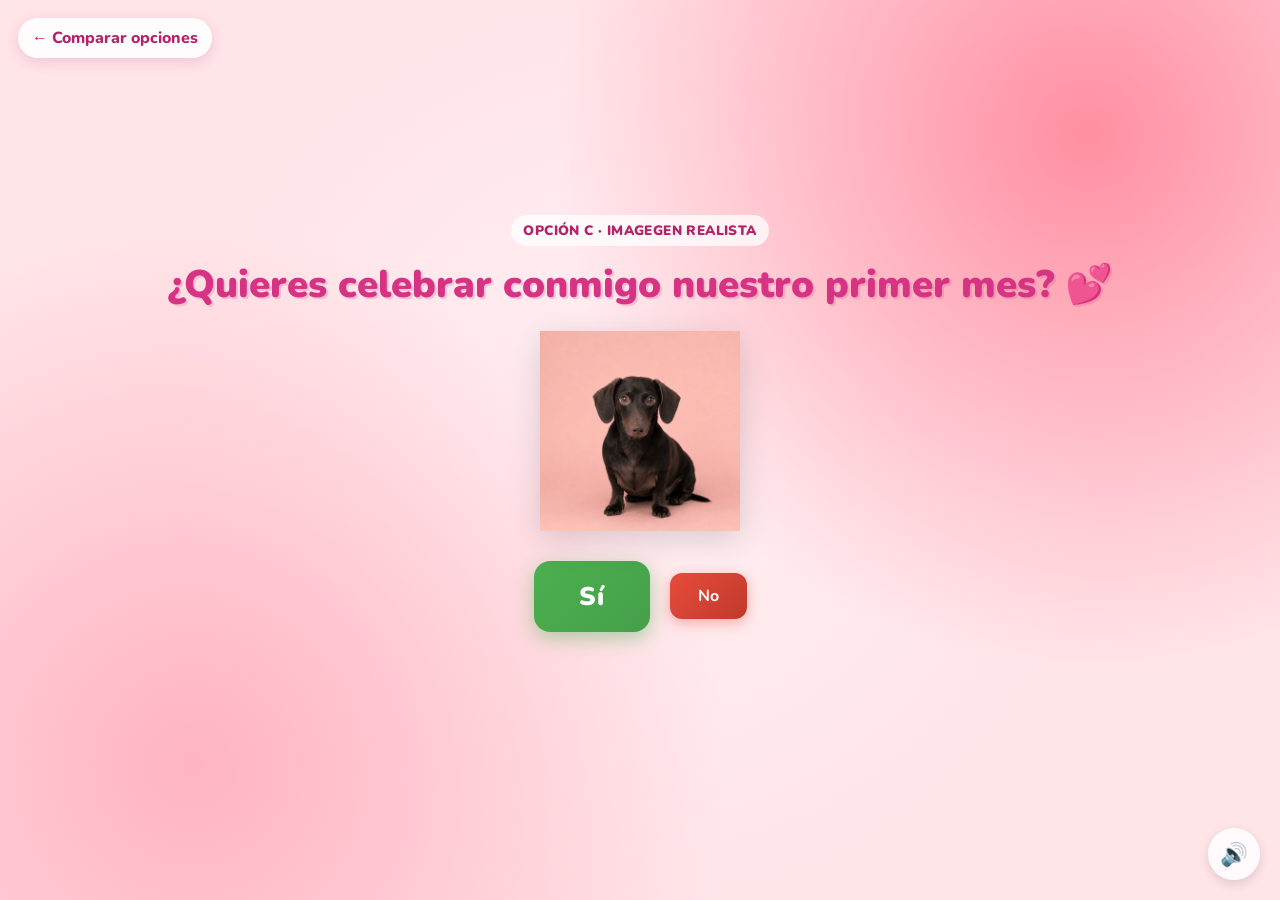
==== index-imagegen-realista.html @ 98dd335c "Publica la web de nuestro primer mes" ====
<!DOCTYPE html>
<html lang="es">
<head>
    <meta charset="UTF-8">
    <meta name="viewport" content="width=device-width, initial-scale=1.0, viewport-fit=cover">
    <title>Nuestro primer mes · Opción realista</title>
    <link rel="preconnect" href="https://fonts.googleapis.com">
    <link href="https://fonts.googleapis.com/css2?family=Nunito:wght@400;700;800;900&display=swap" rel="stylesheet">
    <link rel="icon" type="image/png" href="assets/favicon-sofia-diego.png">
    <link rel="stylesheet" href="style.css">
</head>
<body data-gif-set="gifs-imagegen-realista" data-gif-version="2">
    <a class="option-back" href="comparar-gifs.html">← Comparar opciones</a>
    <div class="hearts-bg" aria-hidden="true"></div>

    <main class="container">
        <span class="option-badge">Opción C · ImageGen realista</span>
        <h1>¿Quieres celebrar conmigo nuestro primer mes? 💕</h1>

        <figure class="gif-container">
            <img id="cat-gif" src="assets/gifs-imagegen-realista/stage-0-normal.gif?v=2" alt="Perro salchicha chocolate realista generado y animado">
        </figure>

        <div class="buttons">
            <button id="yes-btn" type="button">Sí</button>
            <button id="no-btn" type="button">No</button>
        </div>
        <div id="tease-toast" aria-live="polite"></div>
    </main>

    <audio id="bg-music" loop autoplay muted preload="auto">
        <source src="music/beabadoobee - Glue Song (Lyrics).mp3" type="audio/mpeg">
    </audio>
    <button id="music-toggle" type="button" aria-label="Silenciar música" aria-pressed="true" title="Silenciar música">🔊</button>
    <script src="script.js"></script>
</body>
</html>
---- style.css ----
* {
    margin: 0;
    padding: 0;
    box-sizing: border-box;
}

body {
    background-color: #FFE4E8;
    font-family: 'Nunito', sans-serif;
    min-height: 100vh;
    min-height: 100svh;
    display: flex;
    justify-content: center;
    align-items: center;
    overflow-x: hidden;
    overflow-y: auto;
    background-image:
        radial-gradient(circle at 15% 85%, #ffb3c1 0%, transparent 40%),
        radial-gradient(circle at 85% 15%, #ff8fa3 0%, transparent 40%),
        radial-gradient(circle at 50% 50%, #fff0f3 0%, transparent 60%);
}

.option-back {
    position: fixed;
    top: 18px;
    left: 18px;
    z-index: 110;
    padding: 9px 14px;
    border-radius: 999px;
    background: rgba(255, 255, 255, 0.88);
    color: #b42368;
    font-weight: 800;
    text-decoration: none;
    box-shadow: 0 4px 14px rgba(150, 35, 95, 0.15);
    backdrop-filter: blur(10px);
}

.option-badge {
    display: inline-block;
    margin-bottom: 12px;
    padding: 6px 12px;
    border-radius: 999px;
    background: rgba(255, 255, 255, 0.75);
    color: #b42368;
    font-size: 0.85rem;
    font-weight: 900;
    letter-spacing: 0.03em;
    text-transform: uppercase;
}

/* Floating hearts background */
.hearts-bg {
    position: fixed;
    top: 0; left: 0; right: 0; bottom: 0;
    pointer-events: none;
    z-index: 0;
    overflow: hidden;
}

.hearts-bg::before,
.hearts-bg::after {
    content: '💕 💗 💖 💝 💓';
    position: absolute;
    font-size: 1.5rem;
    opacity: 0.15;
    animation: floatHearts 12s linear infinite;
    white-space: nowrap;
    top: 100%;
    left: 10%;
}

.hearts-bg::after {
    animation-delay: 6s;
    left: 60%;
    content: '💗 💕 💓 💖 💝';
}

@keyframes floatHearts {
    from { transform: translateY(0); opacity: 0.15; }
    to { transform: translateY(-110vh); opacity: 0; }
}

.container {
    position: relative;
    z-index: 1;
    text-align: center;
    padding: 40px 20px max(56px, calc(40px + env(safe-area-inset-bottom)));
}

h1 {
    font-size: 2.4rem;
    color: #d63384;
    font-weight: 900;
    margin-bottom: 20px;
    text-shadow: 2px 2px 0px rgba(214, 51, 132, 0.2);
    animation: wiggle 2s ease-in-out infinite;
}

@keyframes wiggle {
    0%, 100% { transform: rotate(-1deg); }
    50% { transform: rotate(1deg); }
}

.gif-container {
    margin: 20px auto;
    display: flex;
    justify-content: center;
    position: relative;
}

#cat-gif {
    width: 200px;
    height: 200px;
    object-fit: contain;
    filter: drop-shadow(0 8px 16px rgba(0,0,0,0.15));
    transition: opacity 0.3s ease;
}

.buttons {
    display: flex;
    gap: 20px;
    justify-content: center;
    align-items: center;
    margin-top: 30px;
    flex-wrap: wrap;
}

#yes-btn {
    --yes-font-size: 1.6rem;
    --yes-pad-y: 18px;
    --yes-pad-x: 45px;
    background: linear-gradient(135deg, #4CAF50, #45a049);
    color: white;
    border: none;
    border-radius: 16px;
    font-size: var(--yes-font-size);
    font-weight: 900;
    font-family: 'Nunito', sans-serif;
    padding: var(--yes-pad-y) var(--yes-pad-x);
    cursor: pointer;
    transition: transform 0.15s, box-shadow 0.15s;
    box-shadow: 0 6px 20px rgba(76, 175, 80, 0.45);
    letter-spacing: 1px;
}

#yes-btn:hover {
    transform: scale(1.06) translateY(-2px);
    box-shadow: 0 10px 28px rgba(76, 175, 80, 0.55);
}

#yes-btn:active {
    transform: scale(0.98);
}

#no-btn {
    --no-font-size: 1rem;
    background: linear-gradient(135deg, #e74c3c, #c0392b);
    color: white;
    border: none;
    border-radius: 12px;
    font-size: var(--no-font-size);
    font-weight: 700;
    font-family: 'Nunito', sans-serif;
    padding: 12px 28px;
    cursor: pointer;
    transition: background 0.2s, left 0.25s ease, top 0.25s ease;
    box-shadow: 0 4px 14px rgba(231, 76, 60, 0.4);
}

#no-btn:hover {
    background: linear-gradient(135deg, #c0392b, #a93226);
}


#tease-toast {
    margin-top: 14px;
    font-size: 1rem;
    color: #d63384;
    font-weight: 700;
    font-style: italic;
    opacity: 0;
    transform: translateY(6px);
    transition: opacity 0.3s ease, transform 0.3s ease;
    min-height: 1.5rem;
}

#tease-toast.show {
    opacity: 1;
    transform: translateY(0);
}

/* Music toggle button */
#music-toggle {
    position: fixed;
    bottom: calc(20px + env(safe-area-inset-bottom));
    right: 20px;
    background: rgba(255, 255, 255, 0.85);
    border: none;
    border-radius: 50%;
    width: 52px;
    height: 52px;
    font-size: 1.4rem;
    cursor: pointer;
    backdrop-filter: blur(10px);
    box-shadow: 0 4px 12px rgba(0, 0, 0, 0.12);
    transition: transform 0.2s;
    z-index: 100;
}

#music-toggle:hover {
    transform: scale(1.1);
}

/* Yes page specific */
.yes-container {
    padding-bottom: max(110px, calc(92px + env(safe-area-inset-bottom)));
}

.yes-container h1.yes-title {
    font-size: 2.8rem;
    animation: bounceTitle 0.6s ease infinite alternate;
}

@keyframes bounceTitle {
    from { transform: translateY(0) rotate(-1deg); }
    to { transform: translateY(-12px) rotate(1deg); }
}

.yes-message {
    font-size: 1.4rem;
    color: #e91e8c;
    font-weight: 700;
    margin-top: 24px;
    animation: fadeIn 1s ease 0.5s both;
}

@keyframes fadeIn {
    from { opacity: 0; transform: translateY(10px); }
    to { opacity: 1; transform: translateY(0); }
}

.yes-container #cat-gif {
    width: 260px;
    height: 260px;
}

.yes-container #cat-gif.ojitos-photo {
    width: min(640px, 88vw);
    height: auto;
    border: 6px solid rgba(255, 255, 255, 0.92);
    border-radius: 32px;
    filter: none;
    box-shadow:
        0 14px 34px rgba(214, 51, 132, 0.28),
        0 0 0 4px rgba(255, 143, 163, 0.22);
}

.yes-container .gif-container::after {
    content: '💕';
    position: absolute;
    top: -16px;
    right: calc(50% - min(320px, 44vw) - 16px);
    font-size: 2rem;
    transform: rotate(12deg);
    text-shadow: 0 5px 14px rgba(214, 51, 132, 0.35);
}

.walking-dog-track {
    position: fixed;
    inset: 0;
    pointer-events: none;
    z-index: 2;
}

.walking-dog {
    position: absolute;
    top: 0;
    left: 0;
    width: clamp(110px, 16vw, 180px);
    height: auto;
    filter: drop-shadow(0 8px 8px rgba(88, 34, 58, 0.22));
    transform-origin: center;
    transform-style: preserve-3d;
    backface-visibility: visible;
    opacity: 0;
    will-change: transform;
}

@media (prefers-reduced-motion: reduce) {
    .hearts-bg::before,
    .hearts-bg::after,
    h1,
    .yes-container h1.yes-title,
    .yes-message {
        animation: none !important;
    }

    #cat-gif,
    #yes-btn,
    #no-btn,
    #music-toggle,
    #tease-toast {
        transition: none !important;
    }

    #yes-btn:hover,
    #music-toggle:hover {
        transform: none;
    }

    .walking-dog-track {
        display: none;
    }
}
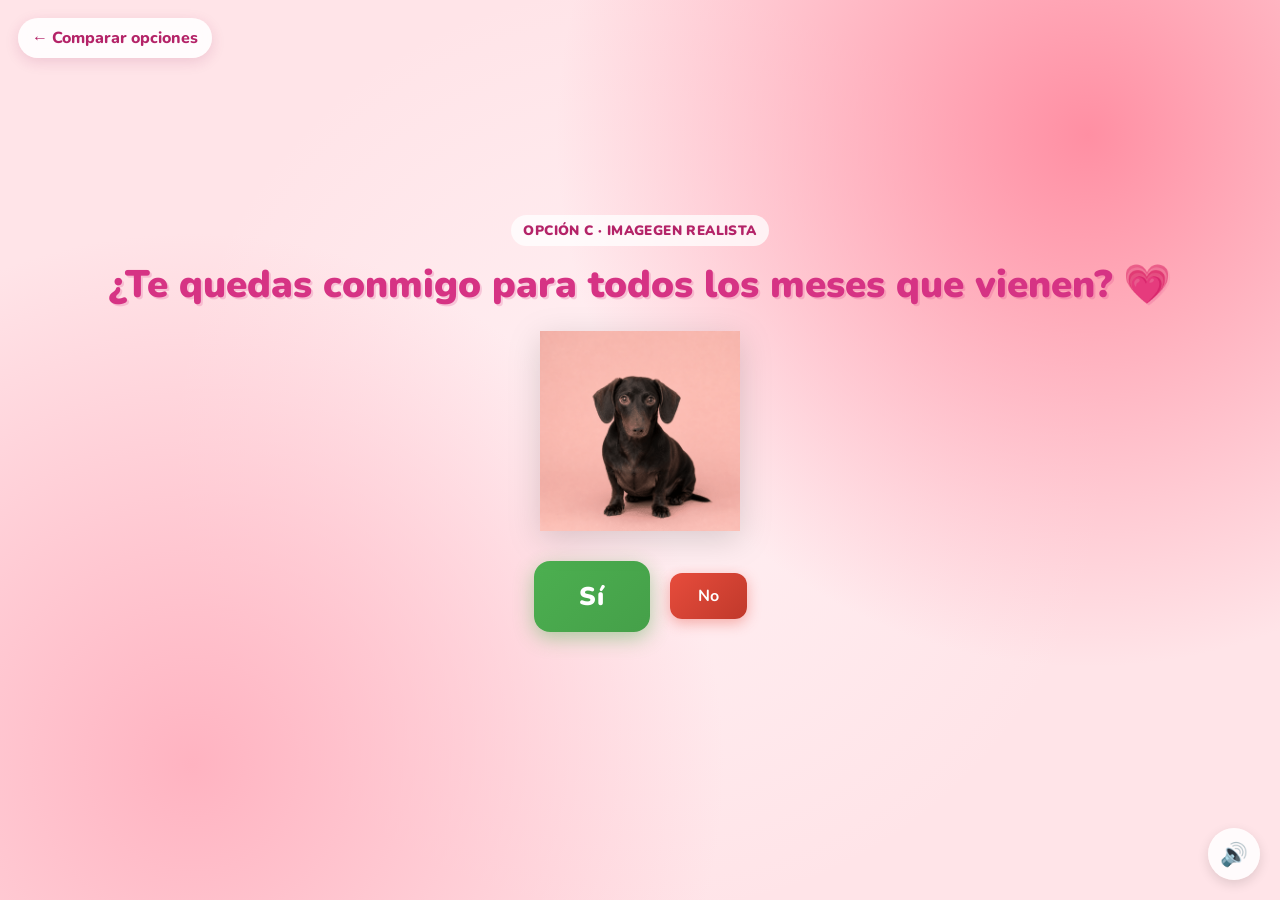
==== commit 767f8c9f: "Publica la web de Sofía y Diego" ====
--- a/index-imagegen-realista.html
+++ b/index-imagegen-realista.html
@@ -15,7 +15,7 @@
 
     <main class="container">
         <span class="option-badge">Opción C · ImageGen realista</span>
-        <h1>¿Quieres celebrar conmigo nuestro primer mes? 💕</h1>
+        <h1>¿Te quedas conmigo para todos los meses que vienen? 💗</h1>
 
         <figure class="gif-container">
             <img id="cat-gif" src="assets/gifs-imagegen-realista/stage-0-normal.gif?v=2" alt="Perro salchicha chocolate realista generado y animado">
@@ -29,7 +29,7 @@
     </main>
 
     <audio id="bg-music" loop autoplay muted preload="auto">
-        <source src="music/beabadoobee - Glue Song (Lyrics).mp3" type="audio/mpeg">
+        <source src="music/music-sofia.mp3?v=1" type="audio/mpeg">
     </audio>
     <button id="music-toggle" type="button" aria-label="Silenciar música" aria-pressed="true" title="Silenciar música">🔊</button>
     <script src="script.js"></script>
--- a/style.css
+++ b/style.css
@@ -244,7 +244,7 @@
     height: 260px;
 }
 
-.yes-container #cat-gif.ojitos-photo {
+.yes-container #cat-gif.couple-photo {
     width: min(640px, 88vw);
     height: auto;
     border: 6px solid rgba(255, 255, 255, 0.92);
@@ -253,6 +253,10 @@
     box-shadow:
         0 14px 34px rgba(214, 51, 132, 0.28),
         0 0 0 4px rgba(255, 143, 163, 0.22);
+    cursor: pointer;
+    touch-action: manipulation;
+    user-select: none;
+    -webkit-user-drag: none;
 }
 
 .yes-container .gif-container::after {
@@ -272,18 +276,615 @@
     z-index: 2;
 }
 
+.walking-dog-track.easter-egg-mode {
+    z-index: 83;
+}
+
 .walking-dog {
     position: absolute;
     top: 0;
     left: 0;
     width: clamp(110px, 16vw, 180px);
-    height: auto;
-    filter: drop-shadow(0 8px 8px rgba(88, 34, 58, 0.22));
+    aspect-ratio: 580 / 260;
     transform-origin: center;
     transform-style: preserve-3d;
     backface-visibility: visible;
+    isolation: isolate;
     opacity: 0;
+    pointer-events: auto;
+    cursor: pointer;
+    touch-action: manipulation;
+    -webkit-tap-highlight-color: transparent;
     will-change: transform;
+    z-index: 2;
+}
+
+.walking-dog::after {
+    content: '';
+    position: absolute;
+    inset: -16px;
+}
+
+.walking-dog-layer {
+    position: absolute;
+    inset: 0;
+    width: 100%;
+    height: 100%;
+    object-fit: contain;
+    opacity: 0;
+    visibility: hidden;
+    backface-visibility: hidden;
+    will-change: opacity;
+}
+
+.walking-dog-layer.is-active {
+    opacity: 1;
+    visibility: visible;
+}
+
+.dog-footprint {
+    --footprint-angle: 90deg;
+    position: absolute;
+    width: clamp(10px, 2.8vw, 14px);
+    aspect-ratio: 0.82;
+    color: rgba(112, 57, 66, 0.72);
+    pointer-events: none;
+    transform-origin: center;
+    animation: footprintFade 3.4s ease-out forwards;
+    z-index: 1;
+}
+
+.dog-footprint.easter-egg-footprint {
+    color: rgba(214, 51, 132, 0.9);
+    filter: drop-shadow(0 2px 3px rgba(214, 51, 132, 0.22));
+    animation: easterEggFootprintAppear 320ms ease-out both;
+}
+
+.dog-footprint.easter-egg-footprint.is-fading {
+    animation: easterEggFootprintFade 1.4s ease-in forwards;
+}
+
+.dog-footprint::before {
+    content: '';
+    position: absolute;
+    left: 20%;
+    bottom: 3%;
+    width: 60%;
+    height: 55%;
+    border-radius: 48% 48% 58% 58%;
+    background: currentColor;
+}
+
+.dog-footprint::after {
+    content: '';
+    position: absolute;
+    top: 0;
+    left: 0;
+    width: 100%;
+    height: 48%;
+    background:
+        radial-gradient(circle at 11% 70%, currentColor 0 14%, transparent 16%),
+        radial-gradient(circle at 37% 30%, currentColor 0 15%, transparent 17%),
+        radial-gradient(circle at 63% 30%, currentColor 0 15%, transparent 17%),
+        radial-gradient(circle at 89% 70%, currentColor 0 14%, transparent 16%);
+}
+
+@keyframes footprintFade {
+    0% {
+        opacity: 0;
+        transform: translate(-50%, -50%) rotate(var(--footprint-angle)) scale(0.62);
+    }
+    14% {
+        opacity: 0.58;
+        transform: translate(-50%, -50%) rotate(var(--footprint-angle)) scale(1);
+    }
+    72% {
+        opacity: 0.34;
+        transform: translate(-50%, -50%) rotate(var(--footprint-angle)) scale(0.96);
+    }
+    100% {
+        opacity: 0;
+        transform: translate(-50%, -50%) rotate(var(--footprint-angle)) scale(0.88);
+    }
+}
+
+@keyframes easterEggFootprintAppear {
+    from {
+        opacity: 0;
+        transform: translate(-50%, -50%) rotate(var(--footprint-angle)) scale(0.55);
+    }
+    to {
+        opacity: 0.82;
+        transform: translate(-50%, -50%) rotate(var(--footprint-angle)) scale(1);
+    }
+}
+
+@keyframes easterEggFootprintFade {
+    from {
+        opacity: 0.82;
+        transform: translate(-50%, -50%) rotate(var(--footprint-angle)) scale(1);
+    }
+    to {
+        opacity: 0;
+        transform: translate(-50%, -50%) rotate(var(--footprint-angle)) scale(0.82);
+    }
+}
+
+.dog-tongue-extension {
+    position: absolute;
+    left: 96%;
+    top: 65%;
+    height: clamp(3px, 0.9vw, 5px);
+    border-radius: 999px 75% 75% 999px;
+    background: linear-gradient(90deg, #f0789f, #ff9fbd);
+    box-shadow: 0 1px 2px rgba(177, 31, 93, 0.2);
+    transform-origin: 0 50%;
+    animation: tongueExtensionLick 0.5s ease-in-out 3;
+    pointer-events: none;
+    z-index: 3;
+}
+
+@keyframes tongueExtensionLick {
+    0%, 100% {
+        opacity: 0.72;
+        transform: translateY(-50%) scaleX(0.38);
+    }
+    42%, 68% {
+        opacity: 1;
+        transform: translateY(-50%) scaleX(1);
+    }
+}
+
+.easter-egg-message {
+    position: fixed;
+    left: 50%;
+    top: 75%;
+    width: max-content;
+    max-width: calc(100vw - 40px);
+    padding: 14px 20px;
+    border: 2px solid rgba(255, 255, 255, 0.92);
+    border-radius: 999px;
+    background: rgba(255, 240, 246, 0.95);
+    color: #c82578;
+    box-shadow: 0 12px 36px rgba(173, 36, 103, 0.28);
+    font-size: clamp(1rem, 4vw, 1.35rem);
+    font-weight: 900;
+    text-align: center;
+    opacity: 0;
+    transform: translate(-50%, -38%) scale(0.92);
+    transition: opacity 240ms ease, transform 320ms cubic-bezier(0.2, 0.8, 0.2, 1);
+    pointer-events: none;
+    z-index: 90;
+}
+
+.easter-egg-message.is-visible {
+    opacity: 1;
+    transform: translate(-50%, -50%) scale(1);
+}
+
+.easter-egg-signature {
+    --signature-duration: 2.4s;
+    position: fixed;
+    left: 50%;
+    width: max-content;
+    color: #c82578;
+    font-family: 'Pacifico', 'Segoe Script', cursive;
+    font-size: clamp(1.55rem, 7.5vw, 2.6rem);
+    line-height: 1.25;
+    white-space: nowrap;
+    opacity: 0;
+    clip-path: inset(0 100% 0 0);
+    transform: translate(-50%, -50%);
+    text-shadow: 0 3px 10px rgba(200, 37, 120, 0.2);
+    transition: opacity 360ms ease;
+    pointer-events: none;
+    z-index: 82;
+}
+
+.easter-egg-signature.is-writing {
+    opacity: 1;
+    animation: signatureWrite var(--signature-duration) cubic-bezier(0.45, 0.05, 0.55, 0.95) forwards;
+}
+
+.easter-egg-signature.is-fading {
+    opacity: 0;
+}
+
+@keyframes signatureWrite {
+    from {
+        clip-path: inset(0 100% 0 0);
+    }
+    to {
+        clip-path: inset(0 0 0 0);
+    }
+}
+
+.easter-egg-backdrop {
+    position: fixed;
+    inset: 0;
+    background:
+        radial-gradient(circle at 50% 34%, rgba(255, 255, 255, 0.82), transparent 44%),
+        rgba(255, 211, 225, 0.88);
+    backdrop-filter: blur(7px) saturate(0.82);
+    -webkit-backdrop-filter: blur(7px) saturate(0.82);
+    opacity: 0;
+    transition: opacity 280ms ease;
+    pointer-events: none;
+    z-index: 80;
+}
+
+.easter-egg-backdrop.is-visible {
+    opacity: 1;
+}
+
+.dog-hint {
+    --hint-arrow-x: 50%;
+    position: fixed;
+    padding: 9px 14px;
+    border: 2px solid rgba(255, 255, 255, 0.94);
+    border-radius: 999px;
+    background: rgba(255, 244, 248, 0.96);
+    color: #bd2671;
+    box-shadow: 0 8px 24px rgba(157, 41, 96, 0.24);
+    font-size: clamp(0.82rem, 3.4vw, 1rem);
+    font-weight: 900;
+    white-space: nowrap;
+    opacity: 0;
+    transform: translate(-50%, calc(-100% + 7px)) scale(0.9);
+    transition: opacity 180ms ease, transform 240ms ease;
+    pointer-events: none;
+    z-index: 70;
+}
+
+.dog-hint::after {
+    content: '';
+    position: absolute;
+    left: var(--hint-arrow-x);
+    bottom: -7px;
+    width: 12px;
+    height: 12px;
+    border-right: 2px solid rgba(255, 255, 255, 0.94);
+    border-bottom: 2px solid rgba(255, 255, 255, 0.94);
+    background: rgba(255, 244, 248, 0.96);
+    transform: translateX(-50%) rotate(45deg);
+}
+
+.dog-hint.is-below {
+    transform: translate(-50%, -7px) scale(0.9);
+}
+
+.dog-hint.is-below::after {
+    top: -7px;
+    bottom: auto;
+    transform: translateX(-50%) rotate(225deg);
+}
+
+.dog-hint.is-visible {
+    opacity: 1;
+    transform: translate(-50%, -100%) scale(1);
+}
+
+.dog-hint.is-below.is-visible {
+    transform: translate(-50%, 0) scale(1);
+}
+
+.dog-tap-heart {
+    position: absolute;
+    display: grid;
+    place-items: center;
+    width: clamp(23px, 6vw, 29px);
+    height: clamp(23px, 6vw, 29px);
+    border: 1px solid rgba(255, 255, 255, 0.9);
+    border-radius: 50%;
+    background: rgba(255, 244, 249, 0.9);
+    box-shadow: 0 4px 12px rgba(190, 37, 112, 0.2);
+    font-size: clamp(0.82rem, 3.5vw, 1rem);
+    line-height: 1;
+    transform: translate(-50%, -50%) scale(0.45);
+    animation: dogTapHeartFloat 900ms ease-out forwards;
+    pointer-events: none;
+    z-index: 4;
+}
+
+.photo-secret-hint {
+    position: fixed;
+    left: 50%;
+    bottom: max(92px, calc(74px + env(safe-area-inset-bottom)));
+    z-index: 95;
+    padding: 9px 15px;
+    border: 2px solid rgba(255, 255, 255, 0.94);
+    border-radius: 999px;
+    background: rgba(255, 244, 249, 0.97);
+    color: #bd2671;
+    box-shadow: 0 8px 24px rgba(157, 41, 96, 0.24);
+    font-size: clamp(0.88rem, 3.4vw, 1.02rem);
+    font-weight: 900;
+    white-space: nowrap;
+    opacity: 0;
+    pointer-events: none;
+    transform: translate(-50%, 10px) scale(0.88);
+    transition: opacity 180ms ease, transform 240ms ease;
+}
+
+.photo-secret-hint.is-visible {
+    opacity: 1;
+    transform: translate(-50%, 0) scale(1);
+}
+
+.photo-secret-heart {
+    position: fixed;
+    z-index: 96;
+    font-size: clamp(1rem, 5vw, 1.55rem);
+    line-height: 1;
+    pointer-events: none;
+    transform: translate(-50%, -50%);
+    animation: photoSecretHeart 850ms ease-out forwards;
+}
+
+@keyframes photoSecretHeart {
+    0% {
+        opacity: 0;
+        transform: translate(-50%, -25%) scale(0.45) rotate(-8deg);
+    }
+    24% {
+        opacity: 1;
+        transform: translate(-50%, -60%) scale(1) rotate(4deg);
+    }
+    100% {
+        opacity: 0;
+        transform: translate(calc(-50% + var(--heart-drift)), -220%) scale(1.2) rotate(13deg);
+    }
+}
+
+.chapter-unlock-overlay {
+    position: fixed;
+    inset: 0;
+    z-index: 200;
+    display: grid;
+    place-items: center;
+    padding: 24px;
+    background:
+        radial-gradient(circle at 50% 34%, rgba(255, 255, 255, 0.96), transparent 45%),
+        rgba(255, 207, 224, 0.94);
+    backdrop-filter: blur(10px);
+    -webkit-backdrop-filter: blur(10px);
+    opacity: 0;
+    transition: opacity 320ms ease;
+}
+
+.chapter-unlock-overlay.is-visible {
+    opacity: 1;
+}
+
+.chapter-unlock-card {
+    width: min(440px, 92vw);
+    padding: 28px 24px 30px;
+    border: 3px solid rgba(255, 255, 255, 0.94);
+    border-radius: 32px;
+    background: rgba(255, 247, 250, 0.94);
+    box-shadow: 0 24px 70px rgba(151, 32, 91, 0.28);
+    color: #b52269;
+    text-align: center;
+    transform: translateY(18px) scale(0.92);
+    transition: transform 520ms cubic-bezier(0.16, 1, 0.3, 1);
+}
+
+.chapter-unlock-overlay.is-visible .chapter-unlock-card {
+    transform: translateY(0) scale(1);
+}
+
+.chapter-unlock-card img {
+    display: block;
+    width: min(230px, 68vw);
+    margin: 8px auto 4px;
+}
+
+.chapter-unlock-kicker {
+    display: inline-block;
+    padding: 6px 12px;
+    border-radius: 999px;
+    background: #ffe1ec;
+    color: #a51e5e;
+    font-size: 0.72rem;
+    font-weight: 900;
+    letter-spacing: 0.12em;
+    text-transform: uppercase;
+}
+
+.chapter-unlock-card h2 {
+    margin: 0;
+    font-size: clamp(1.8rem, 7vw, 2.65rem);
+    line-height: 1.05;
+}
+
+.chapter-unlock-card p {
+    margin-top: 10px;
+    font-size: clamp(1rem, 4vw, 1.18rem);
+    font-weight: 800;
+}
+
+body.is-chapter-gate-open {
+    overflow: hidden;
+}
+
+.chapter-password-overlay {
+    overscroll-behavior: contain;
+}
+
+.chapter-password-card {
+    position: relative;
+    max-height: calc(100svh - 32px);
+    overflow-y: auto;
+    padding: 28px 28px 30px;
+    scrollbar-width: thin;
+    scrollbar-color: rgba(181, 34, 105, 0.34) transparent;
+}
+
+.chapter-password-close {
+    position: absolute;
+    top: 13px;
+    right: 15px;
+    display: grid;
+    width: 36px;
+    height: 36px;
+    padding: 0;
+    place-items: center;
+    border: 1px solid rgba(181, 34, 105, 0.16);
+    border-radius: 50%;
+    background: rgba(255, 255, 255, 0.72);
+    color: #a51e5e;
+    cursor: pointer;
+    font-family: Nunito, sans-serif;
+    font-size: 1.45rem;
+    font-weight: 900;
+    line-height: 1;
+    transition: background 160ms ease, transform 160ms ease;
+}
+
+.chapter-password-close:hover {
+    background: #fff;
+    transform: scale(1.06);
+}
+
+.chapter-password-heart {
+    display: block;
+    margin: 12px auto 4px;
+    font-size: 2rem;
+    filter: drop-shadow(0 5px 10px rgba(181, 34, 105, 0.2));
+}
+
+.chapter-password-card h2 {
+    margin-top: 0;
+}
+
+.chapter-password-card > p {
+    margin-right: auto;
+    margin-left: auto;
+    max-width: 330px;
+    color: #79314f;
+    font-size: clamp(0.94rem, 3.5vw, 1.08rem);
+}
+
+.chapter-password-form {
+    display: grid;
+    gap: 10px;
+    margin-top: 22px;
+    text-align: left;
+}
+
+.chapter-password-form label {
+    color: #7f2751;
+    font-size: 0.78rem;
+    font-weight: 900;
+    letter-spacing: 0.08em;
+    text-transform: uppercase;
+}
+
+.chapter-password-form input {
+    width: 100%;
+    min-height: 52px;
+    padding: 10px 16px;
+    border: 2px solid rgba(181, 34, 105, 0.2);
+    border-radius: 16px;
+    outline: none;
+    background: rgba(255, 255, 255, 0.92);
+    box-shadow: inset 0 2px 5px rgba(129, 32, 77, 0.05);
+    color: #6f2146;
+    font: 900 1.08rem/1 Nunito, sans-serif;
+    letter-spacing: 0.08em;
+    text-align: center;
+    transition: border-color 160ms ease, box-shadow 160ms ease;
+}
+
+.chapter-password-form input:focus {
+    border-color: #d63780;
+    box-shadow: 0 0 0 4px rgba(214, 55, 128, 0.13);
+}
+
+.chapter-password-form input[aria-invalid="true"] {
+    border-color: #d72d62;
+    box-shadow: 0 0 0 4px rgba(215, 45, 98, 0.12);
+}
+
+.chapter-password-hint,
+.chapter-password-error {
+    margin: 0 !important;
+    padding: 9px 11px;
+    border-radius: 12px;
+    font-size: 0.83rem !important;
+    font-weight: 800 !important;
+    line-height: 1.35;
+    text-align: center;
+}
+
+.chapter-password-hint {
+    background: #fff0f6;
+    color: #8f2859;
+}
+
+.chapter-password-error {
+    background: #ffe5ec;
+    color: #a21850;
+}
+
+.chapter-password-error[hidden] {
+    display: none;
+}
+
+.chapter-password-submit {
+    min-height: 52px;
+    margin-top: 4px;
+    padding: 13px 18px;
+    border: 0;
+    border-radius: 999px;
+    background: linear-gradient(135deg, #e7448c, #b52269);
+    box-shadow: 0 10px 24px rgba(181, 34, 105, 0.25);
+    color: #fff;
+    cursor: pointer;
+    font: 900 0.96rem/1.1 Nunito, sans-serif;
+    transition: box-shadow 160ms ease, transform 160ms ease;
+}
+
+.chapter-password-submit:hover {
+    box-shadow: 0 13px 28px rgba(181, 34, 105, 0.32);
+    transform: translateY(-1px);
+}
+
+.chapter-password-close:focus-visible,
+.chapter-password-submit:focus-visible {
+    outline: 3px solid rgba(130, 24, 75, 0.3);
+    outline-offset: 3px;
+}
+
+.chapter-password-card.is-wrong {
+    animation: chapterPasswordWrong 360ms ease;
+}
+
+@keyframes chapterPasswordWrong {
+    0%, 100% { transform: translateY(0) scale(1); }
+    25% { transform: translateX(-7px) scale(1); }
+    55% { transform: translateX(6px) scale(1); }
+    78% { transform: translateX(-3px) scale(1); }
+}
+
+.chapter-password-overlay.is-unlocking .chapter-unlock-card {
+    overflow: hidden;
+    text-align: center;
+}
+
+@keyframes dogTapHeartFloat {
+    0% {
+        opacity: 0;
+        transform: translate(-50%, -35%) scale(0.45) rotate(-8deg);
+    }
+    22% {
+        opacity: 1;
+        transform: translate(-50%, -70%) scale(1) rotate(4deg);
+    }
+    100% {
+        opacity: 0;
+        transform: translate(-50%, -210%) scale(1.18) rotate(10deg);
+    }
 }
 
 @media (prefers-reduced-motion: reduce) {
@@ -311,4 +912,30 @@
     .walking-dog-track {
         display: none;
     }
-}
+
+    .photo-secret-hint,
+    .chapter-unlock-overlay,
+    .chapter-unlock-card {
+        transition: none !important;
+    }
+
+    .chapter-password-card.is-wrong {
+        animation: none !important;
+    }
+}
+
+@media (max-width: 480px) {
+    .chapter-unlock-overlay {
+        padding: 16px;
+    }
+
+    .chapter-password-card {
+        width: min(440px, 100%);
+        padding: 26px 18px 22px;
+        border-radius: 26px;
+    }
+
+    .chapter-password-form {
+        margin-top: 18px;
+    }
+}
